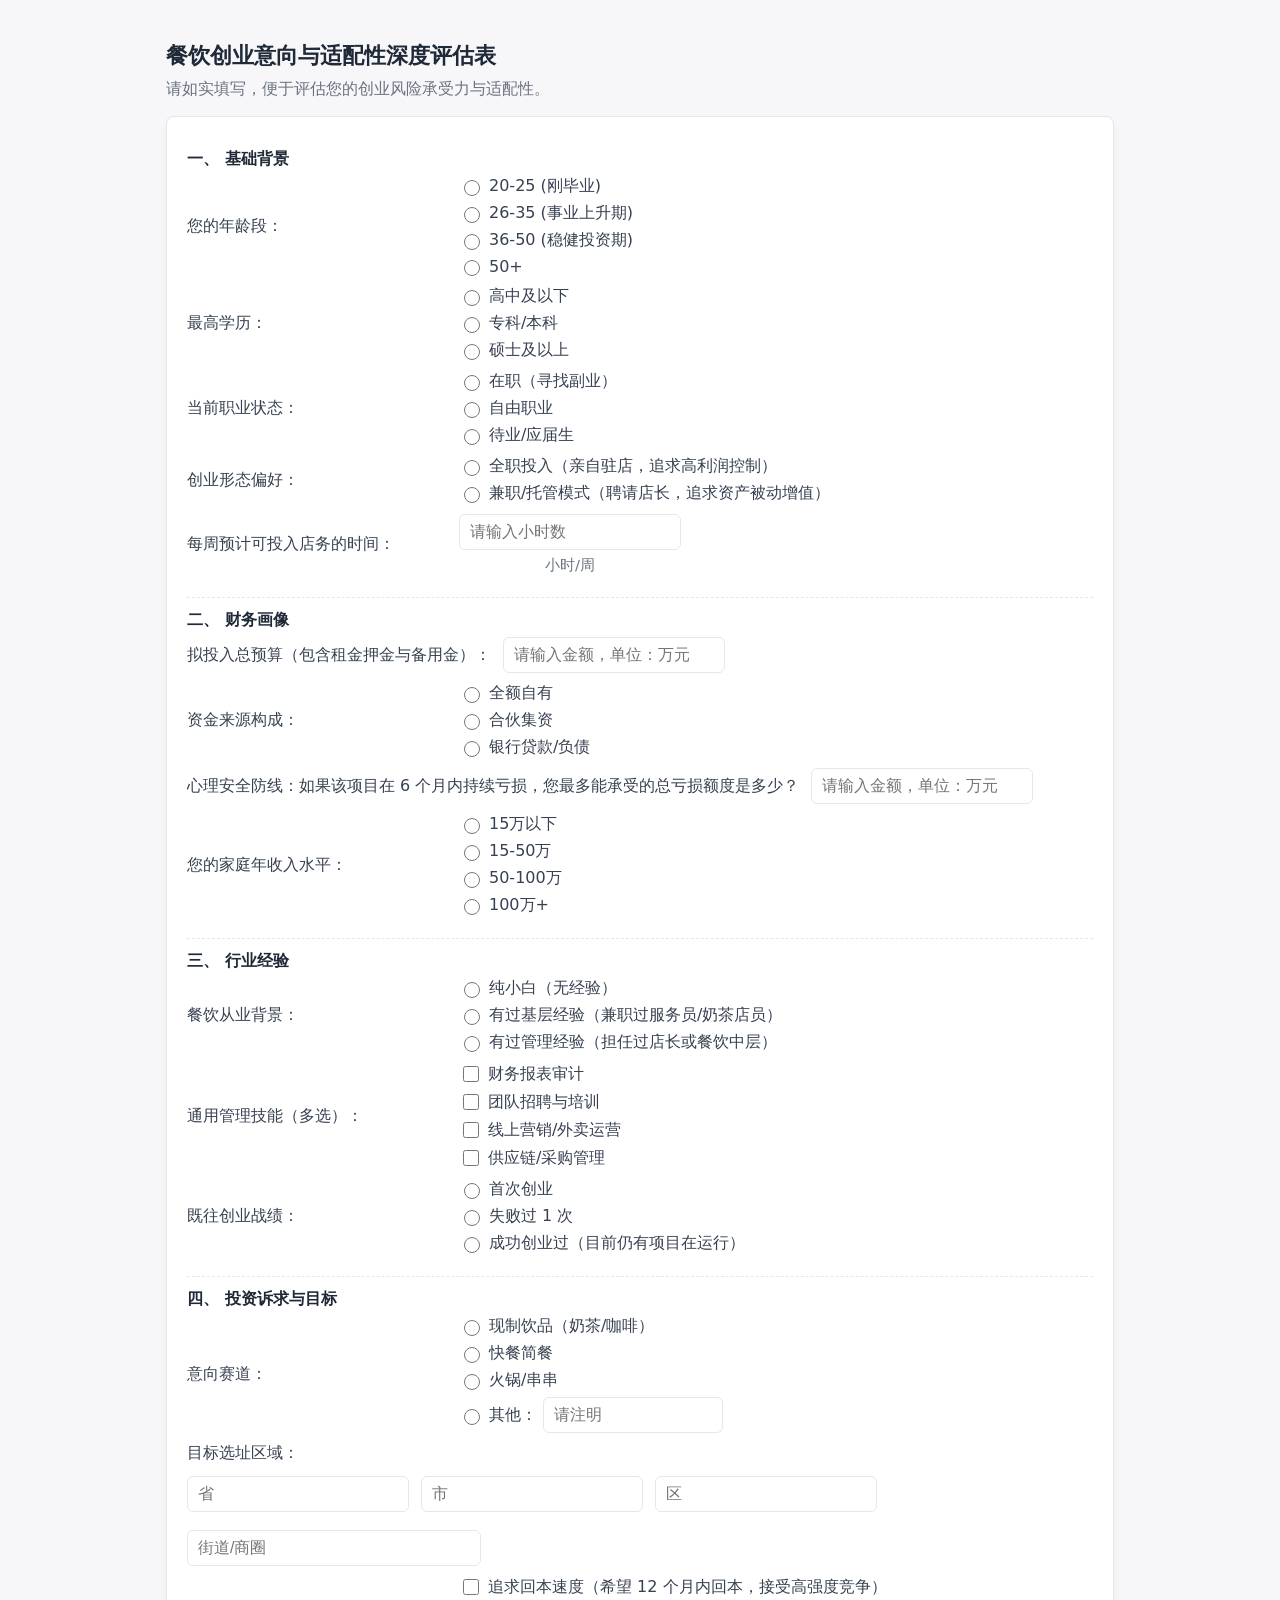
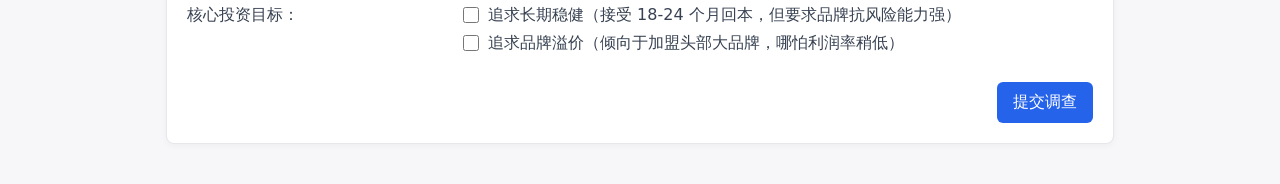
==== survey.html @ 99bab755 "Initial project import" ====
<!DOCTYPE html>
<html lang="zh-CN">
<head>
  <meta charset="UTF-8" />
  <meta name="viewport" content="width=device-width, initial-scale=1" />
  <title>餐饮创业意向与适配性深度评估表</title>
  <style>
    :root {
      --bg: #f7f7f9;
      --card: #ffffff;
      --text: #1f2937;
      --muted: #6b7280;
      --border: #e5e7eb;
      --accent: #2563eb;
    }
    * { box-sizing: border-box; }
    html, body { margin: 0; padding: 0; background: var(--bg); color: var(--text); font-family: system-ui, -apple-system, "Segoe UI", Roboto, Arial, "PingFang SC", "Noto Sans CJK SC", "Hiragino Sans GB", "Microsoft YaHei", sans-serif; }
    .container { max-width: 980px; margin: 40px auto; padding: 0 16px; }
    h1 { font-size: 1.4rem; margin: 0 0 8px; }
    p.subtitle { color: var(--muted); margin: 0 0 16px; }

    form { background: var(--card); border: 1px solid var(--border); border-radius: 8px; padding: 20px; box-shadow: 0 2px 6px rgba(0,0,0,.04); }

    section { padding: 12px 0; border-bottom: 1px dashed var(--border); }
    section:last-of-type { border-bottom: 0; }
    .section-title { font-weight: 700; margin-bottom: 6px; }

    .row { display: flex; flex-wrap: wrap; align-items: center; gap: 12px; margin-bottom: 10px; }
    .row label { min-width: 260px; color: #374151; }

    .inputs { display: flex; flex-direction: column; gap: 6px; }
    .option { display: inline-flex; align-items: center; gap: 6px; }
    input[type="radio"], input[type="checkbox"] { width: 16px; height: 16px; }
    input[type="text"], input[type="number"] {
      padding: 8px 10px;
      border: 1px solid var(--border);
      border-radius: 6px;
      min-width: 0;
      font-size: 1rem;
      background: #fff;
    }

    .grid-2 { display: grid; grid-template-columns: 1fr 1fr; gap: 12px; }
    .grid-3 { display: grid; grid-template-columns: repeat(3, 1fr); gap: 12px; }

    .hint { font-size: 0.92em; color: var(--muted); }
    .notes { margin-top: 6px; font-size: 0.92em; color: var(--muted); }

    .submit-row { display: flex; justify-content: flex-end; padding-top: 6px; }
    button.submit { background: var(--accent); color: white; border: none; padding: 10px 16px; border-radius: 6px; cursor: pointer; font-size: 1rem; }
    button.submit:hover { background: #1e40af; }

    /* 风险前端可视化样式 */
    .riskViz { margin-top: 12px; padding: 12px; border: 1px solid #e5e7eb; border-radius: 6px; background: #fff; }
    .risk-item { display: grid; grid-template-columns: 180px 1fr 90px; align-items: center; gap: 12px; padding: 6px 0; }
    .risk-label { font-weight: 600; }
    .risk-bar { height: 14px; background: #eef2f7; border-radius: 7px; overflow: hidden; }
    .risk-fill { height: 100%; background: linear-gradient(90deg, #34d399, #10b981); }
    .risk-score { text-align: right; font-weight: 600; }
    .risk-total { margin-top: 6px; font-weight: 700; text-align: right; }

    @media (max-width: 700px) {
      .row { align-items: flex-start; }
      .row label { min-width: 180px; }
      .grid-2, .grid-3 { grid-template-columns: 1fr; }
    }
  </style>
</head>
<body>
  <div class="container">
    <h1>餐饮创业意向与适配性深度评估表</h1>
    <p class="subtitle">请如实填写，便于评估您的创业风险承受力与适配性。</p>

    <form id="surveyForm" action="#" method="post">
      <!-- 一、 基础背景 -->
      <section aria-labelledby="sec1">
        <div class="section-title" id="sec1">一、 基础背景</div>

        <div class="row">
          <label>您的年龄段：</label>
          <div class="inputs" role="group" aria-label="年龄段选项">
            <label class="option"><input type="radio" name="age_group" value="20-25" required> 20-25 (刚毕业)</label>
            <label class="option"><input type="radio" name="age_group" value="26-35"> 26-35 (事业上升期)</label>
            <label class="option"><input type="radio" name="age_group" value="36-50"> 36-50 (稳健投资期)</label>
            <label class="option"><input type="radio" name="age_group" value="50+"> 50+</label>
          </div>
        </div>

        <div class="row">
          <label>最高学历：</label>
          <div class="inputs" role="group" aria-label="教育水平选项">
            <label class="option"><input type="radio" name="education" value="高中及以下" required> 高中及以下</label>
            <label class="option"><input type="radio" name="education" value="专科/本科"> 专科/本科</label>
            <label class="option"><input type="radio" name="education" value="硕士及以上"> 硕士及以上</label>
          </div>
        </div>

        <div class="row">
          <label>当前职业状态：</label>
          <div class="inputs" role="group" aria-label="职业状态选项">
            <label class="option"><input type="radio" name="employment_status" value="在职（寻找副业）" required> 在职（寻找副业）</label>
            <label class="option"><input type="radio" name="employment_status" value="自由职业"> 自由职业</label>
            <label class="option"><input type="radio" name="employment_status" value="待业/应届生"> 待业/应届生</label>
          </div>
        </div>

        <div class="row">
          <label>创业形态偏好：</label>
          <div class="inputs" role="group" aria-label="创业形态选项">
            <label class="option"><input type="radio" name="startup_form" value="全职投入" required> 全职投入（亲自驻店，追求高利润控制）</label>
            <label class="option"><input type="radio" name="startup_form" value="兼职/托管模式"> 兼职/托管模式（聘请店长，追求资产被动增值）</label>
          </div>
        </div>

        <div class="row" aria-label="每周投入时间">
          <label>每周预计可投入店务的时间：</label>
          <div class="inputs" role="group">
            <input type="number" name="weekly_hours" min="0" step="1" placeholder="请输入小时数" aria-label="每周投入小时数" />
            <span class="hint" style="align-self:center;">小时/周</span>
          </div>
        </div>
      </section>

      <!-- 二、 财务画像 -->
      <section aria-labelledby="sec2">
        <div class="section-title" id="sec2">二、 财务画像 </div>

        <div class="row">
          <label>拟投入总预算（包含租金押金与备用金）：</label>
          <div class="inputs" role="group">
            <input type="number" name="total_budget" min="0" step="0.1" placeholder="请输入金额，单位：万元" aria-label="拟投入总预算（万）" />
          </div>
        </div>

        <div class="row">
          <label>资金来源构成：</label>
          <div class="inputs" role="group" aria-label="资金来源选项">
            <label class="option"><input type="radio" name="fund_source" value="全额自有" required> 全额自有</label>
            <label class="option"><input type="radio" name="fund_source" value="合伙集资"> 合伙集资</label>
            <label class="option"><input type="radio" name="fund_source" value="银行贷款/负债"> 银行贷款/负债</label>
          </div>
        </div>

        <div class="row" aria-label="心理安全防线">
          <label>心理安全防线：如果该项目在 6 个月内持续亏损，您最多能承受的总亏损额度是多少？</label>
          <div class="inputs" role="group">
            <input type="number" name="max_loss" min="0" step="0.1" placeholder="请输入金额，单位：万元" aria-label="最大承受亏损（万）" />
          </div>
        </div>

        <div class="row" aria-label="家庭年收入">
          <label>您的家庭年收入水平：</label>
          <div class="inputs" role="group" aria-label="家庭年收入选项">
            <label class="option"><input type="radio" name="household_income" value="15万以下" required> 15万以下</label>
            <label class="option"><input type="radio" name="household_income" value="15-50万"> 15-50万</label>
            <label class="option"><input type="radio" name="household_income" value="50-100万"> 50-100万</label>
            <label class="option"><input type="radio" name="household_income" value="100万+"> 100万+</label>
          </div>
        </div>
      </section>

      <!-- 三、 行业经验 -->
      <section aria-labelledby="sec3">
        <div class="section-title" id="sec3">三、 行业经验</div>

        <div class="row">
          <label>餐饮从业背景：</label>
          <div class="inputs" role="group" aria-label="餐饮背景选项">
            <label class="option"><input type="radio" name="catering_background" value="无经验" required> 纯小白（无经验）</label>
            <label class="option"><input type="radio" name="catering_background" value="基层经验"> 有过基层经验（兼职过服务员/奶茶店员）</label>
            <label class="option"><input type="radio" name="catering_background" value="管理经验"> 有过管理经验（担任过店长或餐饮中层）</label>
          </div>
        </div>

        <div class="row">
          <label>通用管理技能（多选）：</label>
          <div class="inputs" role="group" aria-label="管理技能多选框" style="flex-wrap: wrap;">
            <label class="option" style="margin-right:12px;"><input type="checkbox" name="mgmt_skills" value="财务报表审计"> 财务报表审计</label>
            <label class="option" style="margin-right:12px;"><input type="checkbox" name="mgmt_skills" value="团队招聘与培训"> 团队招聘与培训</label>
            <label class="option" style="margin-right:12px;"><input type="checkbox" name="mgmt_skills" value="线上营销/外卖运营"> 线上营销/外卖运营</label>
            <label class="option" style="margin-right:12px;"><input type="checkbox" name="mgmt_skills" value="供应链/采购管理"> 供应链/采购管理</label>
          </div>
        </div>

        <div class="row">
          <label>既往创业战绩：</label>
          <div class="inputs" role="group" aria-label="创业战绩选项">
            <label class="option"><input type="radio" name="startup_history" value="首次创业" required> 首次创业</label>
            <label class="option"><input type="radio" name="startup_history" value="失败过1次"> 失败过 1 次</label>
            <label class="option"><input type="radio" name="startup_history" value="成功创业过"> 成功创业过（目前仍有项目在运行）</label>
          </div>
        </div>
      </section>

      <!-- 四、 投资诉求与目标 -->
      <section aria-labelledby="sec4">
        <div class="section-title" id="sec4">四、 投资诉求与目标</div>

        <div class="row">
          <label>意向赛道：</label>
          <div class="inputs" role="group" aria-label="赛道选项">
            <label class="option"><input type="radio" name="track_intent" value="现制饮品（奶茶/咖啡）" required> 现制饮品（奶茶/咖啡）</label>
            <label class="option"><input type="radio" name="track_intent" value="快餐简餐"> 快餐简餐</label>
            <label class="option"><input type="radio" name="track_intent" value="火锅/串串"> 火锅/串串</label>
            <label class="option"><input type="radio" name="track_intent" value="其他" id="track_other"> 其他：<input type="text" name="track_other_text" placeholder="请注明" aria-label="其他赛道" style="width:180px;"/></label>
          </div>
        </div>

        <div class="row" aria-label="目标选址区域">
          <label>目标选址区域：</label>
          <div class="inputs grid-3" role="group" aria-label="省 市 区 街道">
            <input type="text" name="target_province" placeholder="省" aria-label="省" />
            <input type="text" name="target_city" placeholder="市" aria-label="市" />
            <input type="text" name="target_district" placeholder="区" aria-label="区" />
          </div>
          <div class="grid-3" style="width:100%; margin-top:6px;">
            <input type="text" name="target_street" placeholder="街道/商圈" aria-label="街道/商圈" />
          </div>
        </div>

        <div class="row" aria-label="核心投资目标">
          <label>核心投资目标：</label>
          <div class="inputs" role="group" aria-label="投资目标多选">
            <label class="option"><input type="checkbox" name="investment_goals" value="追求回本速度"> 追求回本速度（希望 12 个月内回本，接受高强度竞争）</label>
            <label class="option"><input type="checkbox" name="investment_goals" value="长期稳健"> 追求长期稳健（接受 18-24 个月回本，但要求品牌抗风险能力强）</label>
            <label class="option"><input type="checkbox" name="investment_goals" value="品牌溢价"> 追求品牌溢价（倾向于加盟头部大品牌，哪怕利润率稍低）</label>
          </div>
        </div>
      </section>

      <div class="submit-row">
        <button class="submit" type="submit">提交调查</button>
      </div>
    </form>

    <!-- JSON 预览已禁用 -->
  </div>

  <script>
    // 新增：提交后将表单数据导出为完整的 full_survey.json 和背景 person_background.json，并计算风险评估
    (function(){
      var form = document.getElementById('surveyForm');
      form.addEventListener('submit', function(e){
        e.preventDefault();

        // 构建并聚合数据为完整结构
        var background = {
          age_group: document.querySelector('input[name="age_group"]:checked')?.value || "",
          education: document.querySelector('input[name="education"]:checked')?.value || "",
          employment_status: document.querySelector('input[name="employment_status"]:checked')?.value || "",
          startup_form: document.querySelector('input[name="startup_form"]:checked')?.value || "",
          weekly_hours: (document.querySelector('input[name="weekly_hours"]')?.value) ? Number(document.querySelector('input[name="weekly_hours"]').value) : null
        };

        var sections = {
          background: background,
          financial: {
            total_budget: (document.querySelector('input[name="total_budget"]')?.value) ? Number(document.querySelector('input[name="total_budget"]').value) : null,
            fund_source: document.querySelector('input[name="fund_source"]:checked')?.value || "",
            max_loss: (document.querySelector('input[name="max_loss"]')?.value) ? Number(document.querySelector('input[name="max_loss"]').value) : null,
            household_income: document.querySelector('input[name="household_income"]:checked')?.value || ""
          },
          experience: {
            catering_background: document.querySelector('input[name="catering_background"]:checked')?.value || "",
            mgmt_skills: Array.from(document.querySelectorAll('input[name="mgmt_skills"]:checked')).map(el => el.value),
            startup_history: document.querySelector('input[name="startup_history"]:checked')?.value || ""
          },
          investment: {
            track_intent: document.querySelector('input[name="track_intent"]:checked')?.value || "",
            target_location: {
              province: document.querySelector('input[name="target_province"]')?.value || "",
              city: document.querySelector('input[name="target_city"]')?.value || "",
              district: document.querySelector('input[name="target_district"]')?.value || "",
              street: document.querySelector('input[name="target_street"]')?.value || ""
            },
            investment_goals: Array.from(document.querySelectorAll('input[name="investment_goals"]:checked')).map(el => el.value),
            track_other_text: document.querySelector('input[name="track_other_text"]')?.value?.trim() || ""
          }
        };

        // 风险评估函数（简易规则，可扩展）
        function clamp(n, min, max){ return Math.max(min, Math.min(max, n)); }
        function computeRiskFromSections(sections){
          var risk = 0;
          var b = sections.background;
          // 背景维度
          switch (b.age_group){ case '20-25': risk += 4; break; case '26-35': risk += 3; break; case '36-50': risk += 2; break; case '50+': risk += 1; break; }
          if (b.education === '高中及以下') risk += 4; else if (b.education === '专科/本科') risk += 2; else if (b.education === '硕士及以上') risk += 0;
          // 职业状态
          switch (sections.background.employment_status){ case '在职（寻找副业）': risk += 3; break; case '自由职业': risk += 3; break; case '待业/应届生': risk += 5; break; }
          // 创业形态
          if (b.startup_form === '全职投入') risk += 4; else if (b.startup_form === '兼职/托管模式') risk += 2;
          // 时长
          var wh = b.weekly_hours || 0; if (wh >= 30) risk += 6; else if (wh >= 20) risk += 3;
          // 财务
          if (sections.financial.total_budget == null){ risk += 6; } else { if (sections.financial.total_budget < 20) risk += 3; else if (sections.financial.total_budget < 50) risk += 0; else risk -= 4; }
          if (sections.financial.fund_source === '银行贷款/负债') risk += 5;
          if (sections.financial.max_loss == null || sections.financial.max_loss <= 0) risk += 3; else if (sections.financial.max_loss < 10) risk += 1; else if (sections.financial.max_loss < 50) risk += 0; else risk -= 3;
          switch (sections.financial.household_income){ case '15万以下': risk += 3; break; case '15-50万': break; case '50-100万': risk -= 1; break; case '100万+': risk -= 3; break; }
          // 行业经验
          if (sections.experience.catering_background === '无经验') risk += 4; else if (sections.experience.catering_background === '基层经验') risk += 2; else risk += 0;
          if (sections.experience.mgmt_skills && sections.experience.mgmt_skills.length > 0) risk -= Math.min(6, sections.experience.mgmt_skills.length * 2);
          switch (sections.experience.startup_history){ case '首次创业': risk += 2; break; case '失败过 1 次': risk += 4; break; case '成功创业过': risk += 0; }
          // 投资目标数量
          var ig = Array.isArray(sections.investment.investment_goals) ? sections.investment.investment_goals.length : 0;
          risk += Math.max(0, ig - 1) * 2;
          risk = clamp(Math.round(risk), 0, 100);
          var level = '低风险';
          if (risk <= 25) level = '低风险';
          else if (risk <= 45) level = '偏低/中低风险';
          else if (risk <= 65) level = '中等';
          else if (risk <= 85) level = '较高';
          else level = '高风险';

          var reasons = [];
          var recommendations = [];
          if (sections.investment.track_intent === '其他'){
            // 备注：若用户选择了其他赛道但未填充具体文本，提示填写
            if (!sections.investment.track_other_text) reasons.push('未提供其他赛道的明确信息');
          }
          if (sections.background.catering_background === '无经验') reasons.push('餐饮背景缺乏经验');
          if ((sections.financial.total_budget == null) || sections.financial.total_budget < 20) reasons.push('启动资金不足');
          if (sections.financial.max_loss != null && sections.financial.max_loss < 10) reasons.push('风险承受能力较低的亏损容忍度');
          if (!sections.experience.mgmt_skills || sections.experience.mgmt_skills.length === 0) reasons.push('缺乏关键管理技能');
          if (sections.experience.startup_history === '失败过 1 次') reasons.push('曾有失败创业经验，需要加强前期评估');

          if (risk > 60) {
            recommendations.push('重点关注资金结构、市场进入壁垒、供应链稳定性；考虑咨询导师与合规顾问。');
          }
          if (sections.background.weekly_hours && sections.background.weekly_hours >= 30) {
            recommendations.push('高投入需确保团队/资源配置，避免过度工作导致运营风险');
          }
          if (!sections.experience.mgmt_skills || sections.experience.mgmt_skills.length === 0) {
            recommendations.push('提升管理技能：财务/人力/运营/供应链等核心能力，以降低风险');
          }
          return { score: risk, level: level, reasons: reasons, recommendations: recommendations };
        }

        // 方案B：新增四维度打分（各维度 0-25，总分 0-100）
        function scoreFourDims(sections){
          // 财务维度
          var f = 0;
          var budget = sections.financial.total_budget;
          if (budget != null){
            if (budget >= 50) f += 15; else if (budget >= 20) f += 10; else if (budget >= 10) f += 6; else f += 0;
          }
          if (sections.financial.fund_source === '银行贷款/负债') f += 6;
          var maxLoss = sections.financial.max_loss;
          if (maxLoss == null) f += 6; else if (maxLoss >= 50) f += 6; else if (maxLoss >= 20) f += 3; else if (maxLoss >= 10) f += 1;
          var hh = sections.financial.household_income;
          if (hh === '100万+') f += 5; else if (hh === '50-100万') f += 3; else if (hh === '15-50万') f += 2; else f += 0;
          if (f > 25) f = 25;

          // 经验维度
          var e = 0;
          var bg = sections.experience.catering_background;
          if (bg === '管理经验') e += 20; else if (bg === '基层经验') e += 10; else e += 0;
          var skills = sections.experience.mgmt_skills?.length || 0;
          if (skills >= 3) e += 12; else if (skills >= 1) e += 6; else e += 0;
          var hist = sections.experience.startup_history;
          if (hist === '成功创业过') e += 12; else if (hist === '首次创业') e += 6; else if (hist === '失败过1次') e += 2; else e += 0;
          if (e > 25) e = 25;

          // 时间/心态维度
          var t = 0;
          var wh = sections.background.weekly_hours || 0;
          if (wh >= 30) t += 12; else if (wh >= 20) t += 6; else t += 0;
          if (sections.background.startup_form === '全职投入') t += 8; else t += 4;
          if (t > 25) t = 25;

          // 区域维度
          var r = 0;
          if (sections.investment?.target_location?.city && sections.investment?.target_location?.city.length > 0) r += 20;
          if (sections.investment?.target_location?.district && sections.investment?.target_location?.district.length > 0) r += 5;
          if (r > 25) r = 25;

          var total = f + e + t + r;
          if (total > 100) total = 100;
          return { financial: f, experience: e, timeMindset: t, region: r, total: total };
        }

        // 渲染前端风险可视化表格
        function renderRiskViz(dims){
          var viz = document.getElementById('riskViz');
          if (!viz) return;
          if (!dims) { viz.style.display = 'none'; return; }
          viz.style.display = 'block';
          var f = dims.financial || 0;
          var e = dims.experience || 0;
          var t = dims.timeMindset || 0;
          var r = dims.region || 0;
          var total = dims.total || 0;
          viz.innerHTML = `
            <div class="risk-item"><div class="risk-label">资金匹配度</div><div class="risk-bar"><div class="risk-fill" style="width:${Math.max(0, Math.min(100, Math.round((f/25)*100)))}%"></div></div><div class="risk-score">${f}/25</div></div>
            <div class="risk-item"><div class="risk-label">经验维度</div><div class="risk-bar"><div class="risk-fill" style="width:${Math.max(0, Math.min(100, Math.round((e/25)*100)))}%"></div></div><div class="risk-score">${e}/25</div></div>
            <div class="risk-item"><div class="risk-label">时间/心态维度</div><div class="risk-bar"><div class="risk-fill" style="width:${Math.max(0, Math.min(100, Math.round((t/25)*100)))}%"></div></div><div class="risk-score">${t}/25</div></div>
            <div class="risk-item"><div class="risk-label">区域维度</div><div class="risk-bar"><div class="risk-fill" style="width:${Math.max(0, Math.min(100, Math.round((r/25)*100)))}%"></div></div><div class="risk-score">${r}/25</div></div>
            <div class="risk-total" style="grid-column: 1 / -1; text-align:right; font-weight:700;">总分: ${total}/100</div>
          `;
        }

        // 计算四维度分并组合风险评估（方案A）
        var riskOld = computeRiskFromSections(sections);
        var riskDims = scoreFourDims(sections);
        var scoreTotal = riskDims.total;
        var levelName = scoreTotal >= 90 ? '高度适配' : scoreTotal >= 70 ? '中度适配' : scoreTotal >= 50 ? '轻度适配' : '低适配';
        var rangeStr = scoreTotal >= 90 ? '（90-100 分）' : scoreTotal >= 70 ? '（70-89 分）' : scoreTotal >= 50 ? '（50-69 分）' : '（0-49 分）';
        var coreConclusion = '';
        if (scoreTotal >= 90) coreConclusion = '创业风险极低，建议直接进入扩张阶段或开展更大规模试点。';
        else if (scoreTotal >= 75) coreConclusion = '创业风险较低，建议直接进入小规模试点或快速迭代优化。';
        else if (scoreTotal >= 60) coreConclusion = '创业风险中等，需谨慎推进，建议先叠代或轻资产测试。';
        else if (scoreTotal >= 50) coreConclusion = '创业风险较高，建议先积累经验等，并调整回本预期。';
        else coreConclusion = '创业风险极高，请重新评估关键前提。';

        // 风险评估（综合、含四维度分解）
        var riskAssessment = {
          score: scoreTotal,
          level: levelName,
          dimensions: {
            financial: { score: riskDims.financial },
            experience: { score: riskDims.experience },
            timeMindset: { score: riskDims.timeMindset },
            region: { score: riskDims.region },
            total: riskDims.total
          },
          reasons: riskOld.reasons,
          recommendations: riskOld.recommendations
        };

        // 组装完整输出结构
        var fullSurvey = {
          survey_version: "1.0",
          submitted_at: new Date().toISOString(),
          sections: sections,
          risk_assessment: riskAssessment
        };

        // 生成完整 JSON 文件
        var fullJson = JSON.stringify(fullSurvey, null, 2);
        var fullBlob = new Blob([fullJson], { type: "application/json" });
        var fullUrl = URL.createObjectURL(fullBlob);
        var aFull = document.createElement('a');
        var ts = new Date().toISOString().replace(/[:.]/g, '-');
        aFull.href = fullUrl;
        aFull.download = `survey_${ts}.json`;
        document.body.appendChild(aFull);
        aFull.click();
        document.body.removeChild(aFull);
        URL.revokeObjectURL(fullUrl);

        // 不再输出 JSON 内容，改为输出风险评估报告
        // 渲染前端可视化风险表
        renderRiskViz(riskDims);
        var riskReportEl = document.getElementById('riskReport');
        if (riskReportEl) {
          var dimsText = `四维度分解：资金维度 ${riskDims.financial}/25，经验维度 ${riskDims.experience}/25，时间/心态维度 ${riskDims.timeMindset}/25，区域维度 ${riskDims.region}/25，总分 ${scoreTotal}/100`;
          riskReportEl.textContent = `餐饮创业适配性综合评价报告\n综合评分：${scoreTotal} 分\n适配等级：${levelName}${rangeStr}\n核心结论：${coreConclusion}\n${dimsText}`;
          riskReportEl.style.display = 'block';
        }
      });
    })();
  </script>
  <div id="riskViz" class="riskViz" style="display:none;"></div>
  <div id="riskReport" style="display:none; white-space:pre-wrap; padding:12px; margin:12px 0; background:#fffBE6; border:1px solid #F2C94C; border-radius:6px;"></div>
  
</body>
</html>
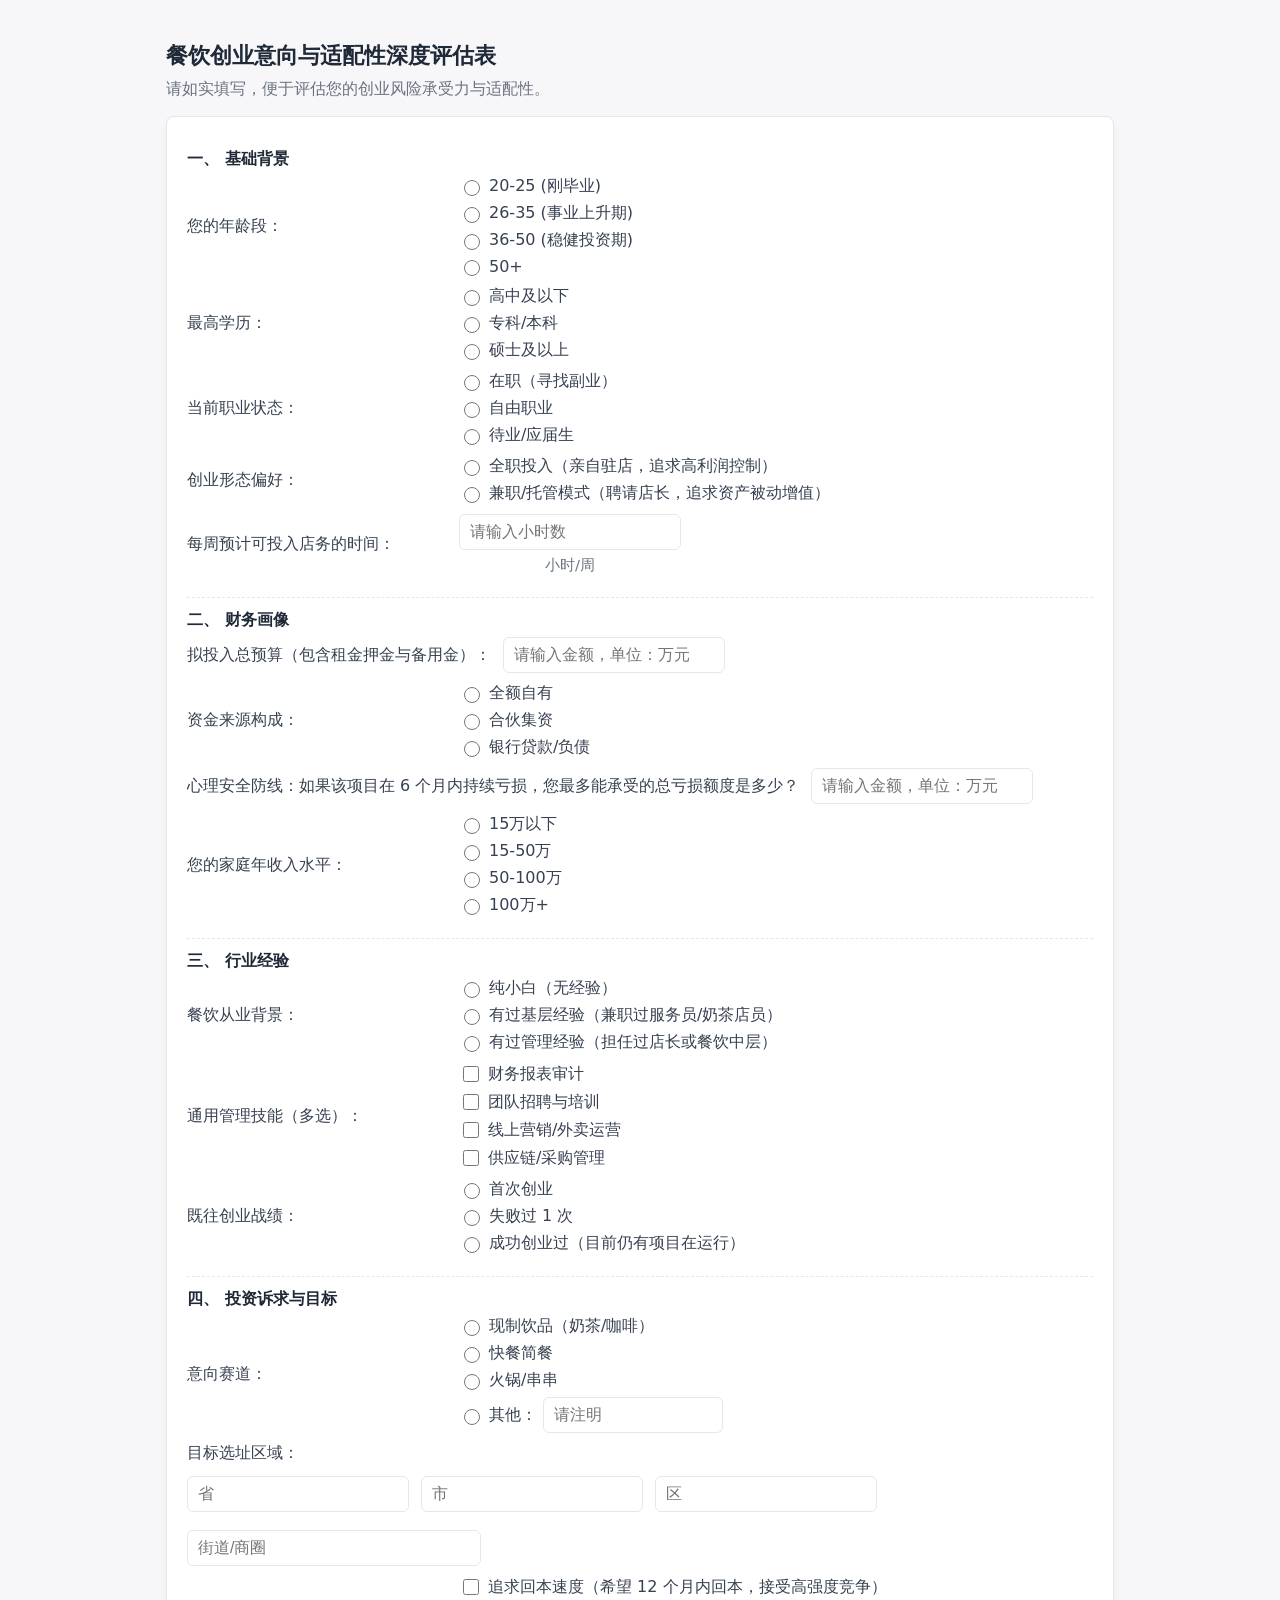
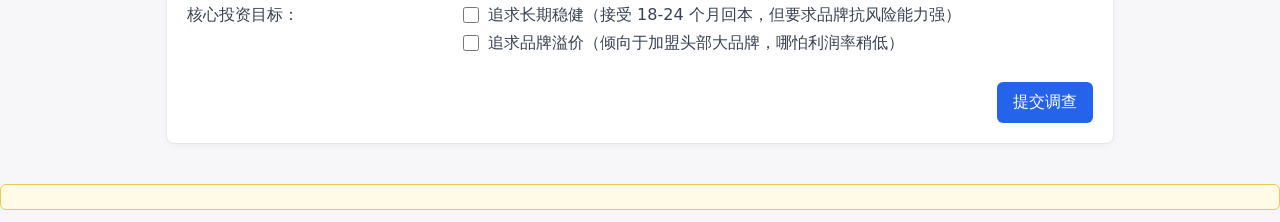
==== commit 203dde84: "添加报告页面图表：风险等级卡片、雷达图、维度得分条" ====
--- a/survey.html
+++ b/survey.html
@@ -237,7 +237,7 @@
   </div>
 
   <script>
-    // 新增：提交后将表单数据导出为完整的 full_survey.json 和背景 person_background.json，并计算风险评估
+    // 提交后将表单数据导出为完整的 full_survey.json 和背景 person_background.json，并计算风险评估
     (function(){
       var form = document.getElementById('surveyForm');
       form.addEventListener('submit', function(e){
@@ -437,31 +437,236 @@
 
         // 生成完整 JSON 文件
         var fullJson = JSON.stringify(fullSurvey, null, 2);
-        var fullBlob = new Blob([fullJson], { type: "application/json" });
-        var fullUrl = URL.createObjectURL(fullBlob);
-        var aFull = document.createElement('a');
-        var ts = new Date().toISOString().replace(/[:.]/g, '-');
-        aFull.href = fullUrl;
-        aFull.download = `survey_${ts}.json`;
-        document.body.appendChild(aFull);
-        aFull.click();
-        document.body.removeChild(aFull);
-        URL.revokeObjectURL(fullUrl);
-
-        // 不再输出 JSON 内容，改为输出风险评估报告
+        
+        // 同时上传到后端获取分析报告
+        fetch('http://localhost:8000/upload', {
+          method: 'POST',
+          body: (() => {
+            var f = new FormData();
+            f.append('file', new Blob([fullJson], {type: 'application/json'}), 'survey.json');
+            return f;
+          })()
+        }).then(r => {
+          console.log('Upload status:', r.status);
+          return r.text();
+        }).then(text => {
+          console.log('Upload text:', text);
+          var resp = JSON.parse(text);
+          if (resp.session_id && resp.analysis) {
+            // 正确传递session_id
+            showAnalysisResult({session_id: resp.session_id, analysis: resp.analysis});
+          } else {
+            alert('上传结果: ' + text);
+          }
+        }).catch(e => alert('Upload error: ' + e));
+        
         // 渲染前端可视化风险表
         renderRiskViz(riskDims);
-        var riskReportEl = document.getElementById('riskReport');
-        if (riskReportEl) {
-          var dimsText = `四维度分解：资金维度 ${riskDims.financial}/25，经验维度 ${riskDims.experience}/25，时间/心态维度 ${riskDims.timeMindset}/25，区域维度 ${riskDims.region}/25，总分 ${scoreTotal}/100`;
-          riskReportEl.textContent = `餐饮创业适配性综合评价报告\n综合评分：${scoreTotal} 分\n适配等级：${levelName}${rangeStr}\n核心结论：${coreConclusion}\n${dimsText}`;
-          riskReportEl.style.display = 'block';
-        }
       });
     })();
+
+    // 显示后端返回的分析结果并开启对话
+    var currentSessionId = null;
+    
+    function showAnalysisResult(resp) {
+      console.log('showAnalysisResult called with:', resp);
+      var analysis = resp.analysis || resp;
+      var sessionId = resp.session_id;
+      console.log('sessionId:', sessionId);
+      
+      var container = document.getElementById('riskReport');
+      if (!container) {
+        container = document.createElement('div');
+        container.id = 'riskReport';
+        container.style.whiteSpace = 'pre-wrap';
+        container.style.padding = '12px';
+        container.style.margin = '12px 0';
+        container.style.background = '#fffBE6';
+        container.style.border = '1px solid #F2C94C';
+        container.style.borderRadius = '6px';
+container.style.maxHeight = '300px';
+        container.style.overflowY = 'auto';
+        container.style.display = 'block';
+        document.body.appendChild(container);
+      }
+      
+      var text = `【分析报告】\n`;
+      text += `标题：${analysis.title || '投资分析报告'}\n`;
+      text += `\n【核心结论】\n${analysis.core_conclusion || '暂无'}\n`;
+      text += `\n【维度得分】\n`;
+      (analysis.dimension_scores || []).forEach(d => {
+        text += `  ${d.dimension}: ${d.score}/25\n`;
+      });
+      text += `\n【建议】\n`;
+      (analysis.suggestions || []).forEach((s, i) => {
+        text += `  ${i+1}. ${s}\n`;
+      });
+      container.textContent = text;
+      
+      // 添加报告查看链接
+      var reportLink = document.createElement('a');
+      reportLink.textContent = '查看详细报告 →';
+      reportLink.style.cssText = 'display:inline-block;margin:16px 8px 0 0;padding:12px 24px;background:#e74c3c;color:#fff;text-decoration:none;border-radius:6px;font-weight:bold;';
+      reportLink.href = '/report.html?data=' + encodeURIComponent(JSON.stringify(analysis));
+      container.appendChild(reportLink);
+      
+      // 添加对话界面
+      addChatInterface(sessionId);
+    }
+    
+    function renderRadarChart(dimensions) {
+      if (!dimensions.length) return;
+      
+      var canvas = document.getElementById('radarCanvas');
+      if (!canvas) {
+        canvas = document.createElement('canvas');
+        canvas.id = 'radarCanvas';
+        canvas.width = 300;
+        canvas.height = 300;
+        canvas.style.cssText = 'display:block;margin:12px auto;max-width:100%;';
+        
+        var container = document.getElementById('riskReport');
+        if (container && container.nextSibling) {
+          container.parentNode.insertBefore(canvas, container.nextSibling);
+        } else if (container) {
+          container.parentNode.appendChild(canvas);
+        }
+      }
+      
+      var ctx = canvas.getContext('2d');
+      var w = canvas.width, h = canvas.height;
+      var cx = w/2, cy = h/2;
+      var r = Math.min(w,h)/2 - 40;
+      
+      // 清除
+      ctx.clearRect(0, 0, w, h);
+      ctx.fillStyle = '#fafafa';
+      ctx.fillRect(0, 0, w, h);
+      
+      // 绘制网格
+      var n = dimensions.length;
+      for (var i = 1; i <= 4; i++) {
+        ctx.beginPath();
+        ctx.strokeStyle = '#e5e7eb';
+        ctx.lineWidth = 1;
+        for (var j = 0; j < n; j++) {
+          var ang = (j / n) * Math.PI * 2 - Math.PI/2;
+          var ri = r * i / 4;
+          var x = cx + Math.cos(ang) * ri;
+          var y = cy + Math.sin(ang) * ri;
+          if (j === 0) ctx.moveTo(x, y);
+          else ctx.lineTo(x, y);
+        }
+        ctx.closePath();
+        ctx.stroke();
+      }
+      
+      // 绘制轴线
+      ctx.strokeStyle = '#d1d5db';
+      for (var j = 0; j < n; j++) {
+        var ang = (j / n) * Math.PI * 2 - Math.PI/2;
+        ctx.beginPath();
+        ctx.moveTo(cx, cy);
+        ctx.lineTo(cx + Math.cos(ang) * r, cy + Math.sin(ang) * r);
+        ctx.stroke();
+        
+        // 标签
+        var dim = dimensions[j];
+        var label = (dim.dimension || '?').replace('匹配度', '');
+        var lx = cx + Math.cos(ang) * (r + 20);
+        var ly = cy + Math.sin(ang) * (r + 20);
+        ctx.fillStyle = '#374151';
+        ctx.font = '11px sans-serif';
+        ctx.textAlign = 'center';
+        ctx.textBaseline = 'middle';
+        ctx.fillText(label, lx, ly);
+      }
+      
+      // 绘制数据区域
+      ctx.beginPath();
+      ctx.fillStyle = 'rgba(59, 130, 246, 0.2)';
+      ctx.strokeStyle = '#3b82f6';
+      ctx.lineWidth = 2;
+      for (var j = 0; j < n; j++) {
+        var score = Math.min(25, dimensions[j].score || 0);
+        var ang = (j / n) * Math.PI * 2 - Math.PI/2;
+        var ri = r * score / 25;
+        var x = cx + Math.cos(ang) * ri;
+        var y = cy + Math.sin(ang) * ri;
+        if (j === 0) ctx.moveTo(x, y);
+        else ctx.lineTo(x, y);
+      }
+      ctx.closePath();
+      ctx.fill();
+      ctx.stroke();
+      
+      // 绘制数值点
+      for (var j = 0; j < n; j++) {
+        var score = Math.min(25, dimensions[j].score || 0);
+        var ang = (j / n) * Math.PI * 2 - Math.PI/2;
+        var ri = r * score / 25;
+        var x = cx + Math.cos(ang) * ri;
+        var y = cy + Math.sin(ang) * ri;
+        
+        ctx.beginPath();
+        ctx.fillStyle = '#3b82f6';
+        ctx.arc(x, y, 4, 0, Math.PI * 2);
+        ctx.fill();
+        
+        // 分数
+        ctx.fillStyle = '#1f2937';
+        ctx.font = 'bold 11px sans-serif';
+        ctx.fillText(score, x + 8 * Math.cos(ang), y + 8 * Math.sin(ang));
+      }
+    }
+    
+    function addChatInterface(sessionId) {
+      if (document.getElementById('chatContainer')) return;
+      
+      var chatDiv = document.createElement('div');
+      chatDiv.id = 'chatContainer';
+      chatDiv.style.cssText = 'margin-top:16px;padding:12px;background:#fff;border:1px solid #e5e7eb;border-radius:8px;';
+      chatDiv.innerHTML = `
+        <h3 style="margin:0 0 12px;">智能问答</h3>
+        <div id="chatMessages" style="max-height:200px;overflow-y:auto;background:#f9fafb;padding:8px;border-radius:4px;margin-bottom:8px;font-size:14px;"></div>
+        <div style="display:flex;gap:8px;">
+          <input id="chatInput" type="text" placeholder="请输入问题..." style="flex:1;padding:8px;border:1px solid #e5e7eb;border-radius:4px;">
+          <button id="chatSend" style="padding:8px 16px;background:#2563eb;color:#fff;border:none;border-radius:4px;cursor:pointer;">发送</button>
+        </div>
+      `;
+      document.body.appendChild(chatDiv);
+      
+      document.getElementById('chatSend').onclick = function() { sendChat(); };
+      document.getElementById('chatInput').onkeydown = function(e) { if(e.key==='Enter') sendChat(); };
+      
+      function sendChat() {
+        var input = document.getElementById('chatInput');
+        var msgs = document.getElementById('chatMessages');
+        var msg = input.value.trim();
+        if (!msg || !sessionId) return;
+        
+        msgs.innerHTML += `<div style="margin:4px 0;"><b>你：</b>${msg}</div>`;
+        input.value = '';
+        
+        fetch('http://localhost:8000/chat_with_deepseek', {
+          method: 'POST',
+          headers: {'Content-Type': 'application/json'},
+          body: JSON.stringify({session_id: sessionId, message: msg})
+        }).then(r => {
+          if (!r.ok) throw new Error('HTTP ' + r.status);
+          return r.text();
+        }).then(text => {
+          var resp = JSON.parse(text);
+          msgs.innerHTML += `<div style="margin:4px 0;color:#2563eb;"><b>助手：</b>${resp.reply||'暂无回复'}</div>`;
+          msgs.scrollTop = msgs.scrollHeight;
+        }).catch(e => {
+          msgs.innerHTML += `<div style="color:red;">请求失败: ${e}</div>`;
+        });
+      }
+    }
   </script>
   <div id="riskViz" class="riskViz" style="display:none;"></div>
-  <div id="riskReport" style="display:none; white-space:pre-wrap; padding:12px; margin:12px 0; background:#fffBE6; border:1px solid #F2C94C; border-radius:6px;"></div>
+  <div id="riskReport" style="display:block; white-space:pre-wrap; padding:12px; margin:12px 0; background:#fffBE6; border:1px solid #F2C94C; border-radius:6px;"></div>
   
 </body>
 </html>
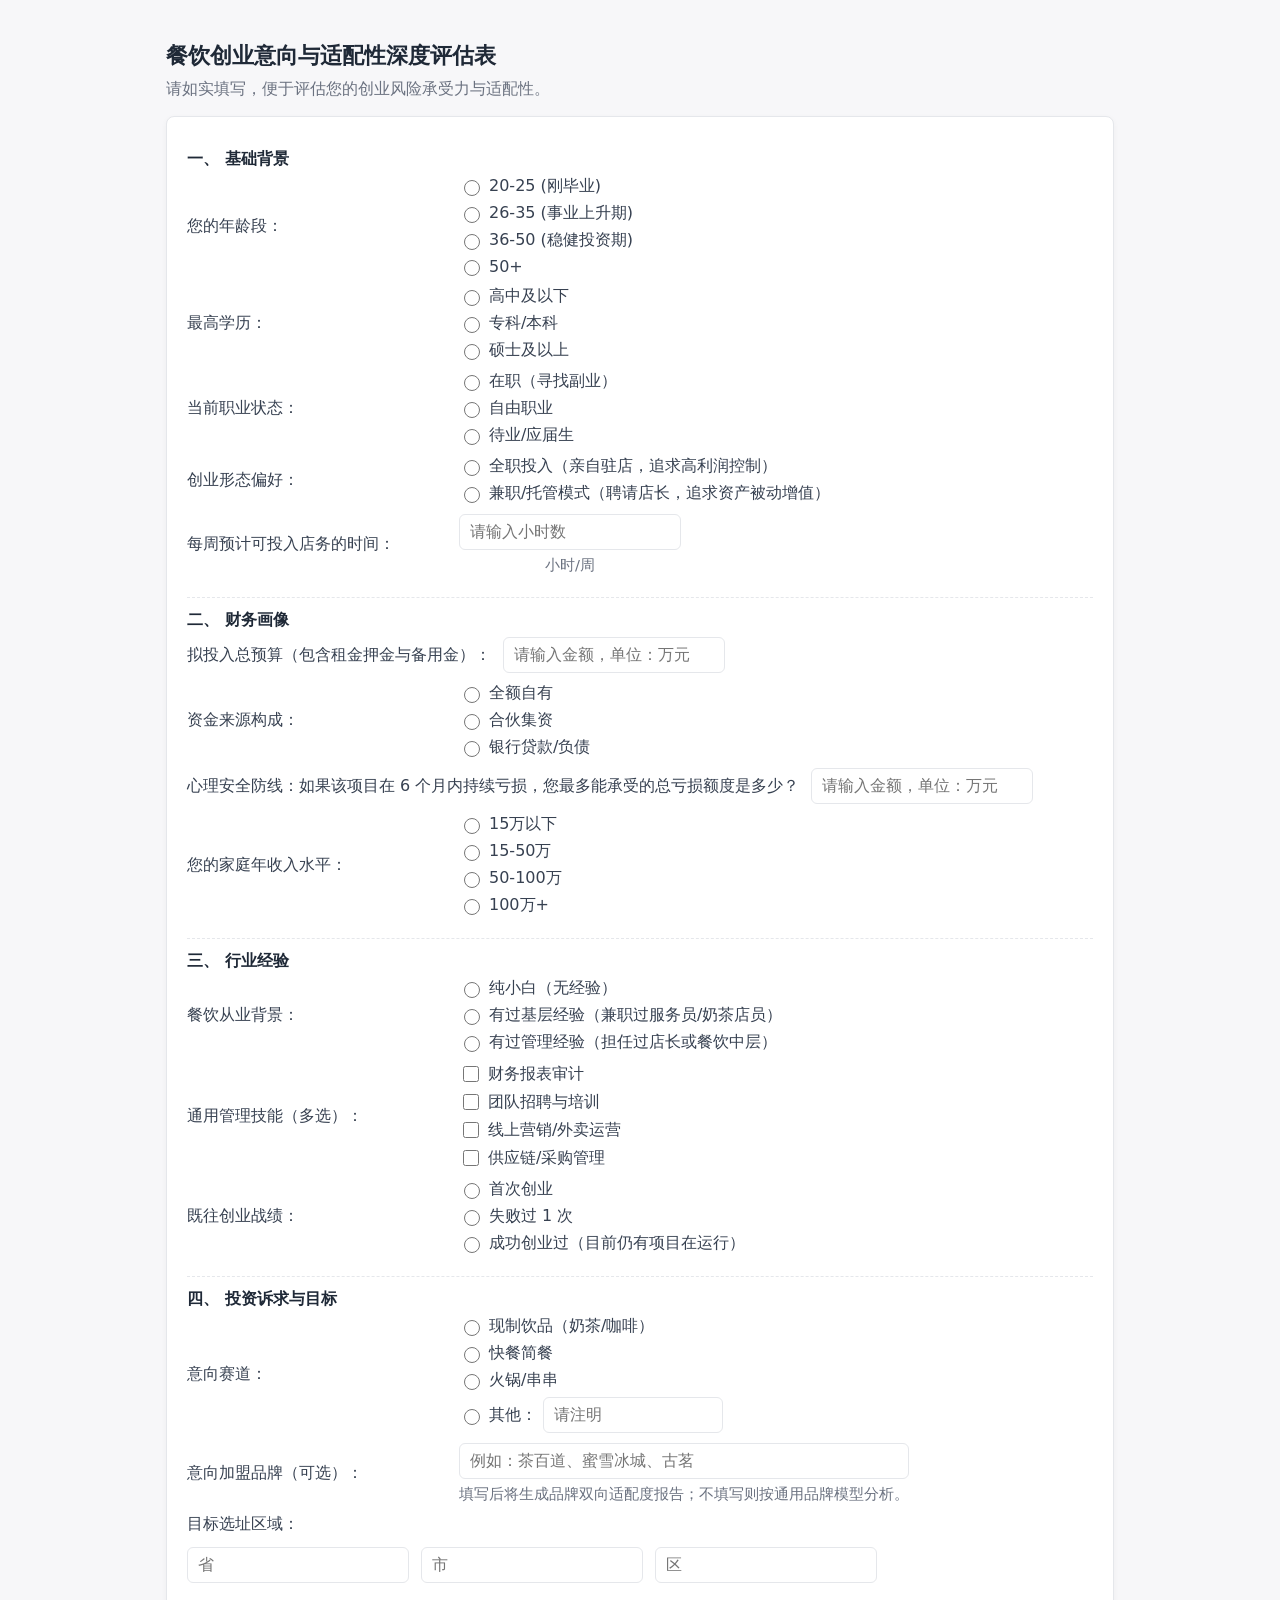
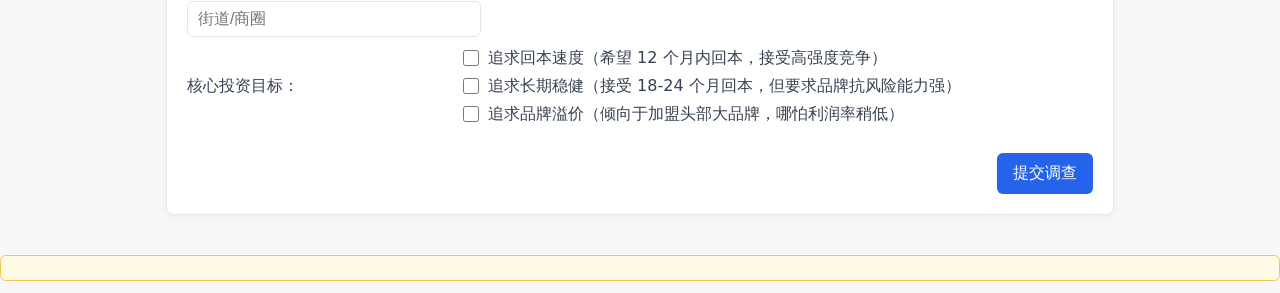
==== commit 517d8707: "Simplify app and add dynamic reports" ====
--- a/survey.html
+++ b/survey.html
@@ -58,11 +58,28 @@
     .risk-fill { height: 100%; background: linear-gradient(90deg, #34d399, #10b981); }
     .risk-score { text-align: right; font-weight: 600; }
     .risk-total { margin-top: 6px; font-weight: 700; text-align: right; }
+    .report-actions { display: grid; grid-template-columns: repeat(3, minmax(0, 1fr)); gap: 10px; margin-top: 14px; }
+    .report-actions a {
+      display: flex;
+      align-items: center;
+      justify-content: center;
+      min-height: 44px;
+      padding: 10px 12px;
+      border-radius: 6px;
+      background: #2563eb;
+      color: #fff;
+      text-decoration: none;
+      font-weight: 700;
+      text-align: center;
+    }
+    .report-actions a:nth-child(2) { background: #f97316; }
+    .report-actions a:nth-child(3) { background: #16a34a; }
 
     @media (max-width: 700px) {
       .row { align-items: flex-start; }
       .row label { min-width: 180px; }
       .grid-2, .grid-3 { grid-template-columns: 1fr; }
+      .report-actions { grid-template-columns: 1fr; }
     }
   </style>
 </head>
@@ -206,6 +223,14 @@
           </div>
         </div>
 
+        <div class="row" aria-label="意向加盟品牌">
+          <label>意向加盟品牌（可选）：</label>
+          <div class="inputs" role="group">
+            <input type="text" name="brand_intent" placeholder="例如：茶百道、蜜雪冰城、古茗" aria-label="意向加盟品牌" />
+            <span class="hint">填写后将生成品牌双向适配度报告；不填写则按通用品牌模型分析。</span>
+          </div>
+        </div>
+
         <div class="row" aria-label="目标选址区域">
           <label>目标选址区域：</label>
           <div class="inputs grid-3" role="group" aria-label="省 市 区 街道">
@@ -237,6 +262,8 @@
   </div>
 
   <script>
+    var API_BASE = window.location.protocol === 'file:' ? 'http://localhost:8000' : '';
+
     // 提交后将表单数据导出为完整的 full_survey.json 和背景 person_background.json，并计算风险评估
     (function(){
       var form = document.getElementById('surveyForm');
@@ -274,7 +301,8 @@
               street: document.querySelector('input[name="target_street"]')?.value || ""
             },
             investment_goals: Array.from(document.querySelectorAll('input[name="investment_goals"]:checked')).map(el => el.value),
-            track_other_text: document.querySelector('input[name="track_other_text"]')?.value?.trim() || ""
+            track_other_text: document.querySelector('input[name="track_other_text"]')?.value?.trim() || "",
+            brand_intent: document.querySelector('input[name="brand_intent"]')?.value?.trim() || ""
           }
         };
 
@@ -439,7 +467,7 @@
         var fullJson = JSON.stringify(fullSurvey, null, 2);
         
         // 同时上传到后端获取分析报告
-        fetch('http://localhost:8000/upload', {
+        fetch(API_BASE + '/upload', {
           method: 'POST',
           body: (() => {
             var f = new FormData();
@@ -454,7 +482,7 @@
           var resp = JSON.parse(text);
           if (resp.session_id && resp.analysis) {
             // 正确传递session_id
-            showAnalysisResult({session_id: resp.session_id, analysis: resp.analysis});
+            showAnalysisResult({session_id: resp.session_id, analysis: resp.analysis, reports: resp.reports});
           } else {
             alert('上传结果: ' + text);
           }
@@ -472,6 +500,7 @@
       console.log('showAnalysisResult called with:', resp);
       var analysis = resp.analysis || resp;
       var sessionId = resp.session_id;
+      var reports = resp.reports || {};
       console.log('sessionId:', sessionId);
       
       var container = document.getElementById('riskReport');
@@ -502,16 +531,23 @@
         text += `  ${i+1}. ${s}\n`;
       });
       container.textContent = text;
-      
-      // 添加报告查看链接
-      var reportLink = document.createElement('a');
-      reportLink.textContent = '查看详细报告 →';
-      reportLink.style.cssText = 'display:inline-block;margin:16px 8px 0 0;padding:12px 24px;background:#e74c3c;color:#fff;text-decoration:none;border-radius:6px;font-weight:bold;';
-      reportLink.href = '/report.html?data=' + encodeURIComponent(JSON.stringify(analysis));
-      container.appendChild(reportLink);
-      
-      // 添加对话界面
-      addChatInterface(sessionId);
+
+      if (reports.compatibility || reports.location || reports.brand) {
+        var actions = document.createElement('div');
+        actions.className = 'report-actions';
+        var reportBase = API_BASE || window.location.origin;
+        function reportHref(path) {
+          if (!path) return '#';
+          if (/^https?:\/\//.test(path)) return path;
+          return reportBase + path;
+        }
+        actions.innerHTML = `
+          <a href="${reportHref(reports.compatibility)}">综合适配度报告</a>
+          <a href="${reportHref(reports.location)}">选址分析报告</a>
+          <a href="${reportHref(reports.brand)}">品牌双向适配报告</a>
+        `;
+        container.appendChild(actions);
+      }
     }
     
     function renderRadarChart(dimensions) {
@@ -620,50 +656,6 @@
       }
     }
     
-    function addChatInterface(sessionId) {
-      if (document.getElementById('chatContainer')) return;
-      
-      var chatDiv = document.createElement('div');
-      chatDiv.id = 'chatContainer';
-      chatDiv.style.cssText = 'margin-top:16px;padding:12px;background:#fff;border:1px solid #e5e7eb;border-radius:8px;';
-      chatDiv.innerHTML = `
-        <h3 style="margin:0 0 12px;">智能问答</h3>
-        <div id="chatMessages" style="max-height:200px;overflow-y:auto;background:#f9fafb;padding:8px;border-radius:4px;margin-bottom:8px;font-size:14px;"></div>
-        <div style="display:flex;gap:8px;">
-          <input id="chatInput" type="text" placeholder="请输入问题..." style="flex:1;padding:8px;border:1px solid #e5e7eb;border-radius:4px;">
-          <button id="chatSend" style="padding:8px 16px;background:#2563eb;color:#fff;border:none;border-radius:4px;cursor:pointer;">发送</button>
-        </div>
-      `;
-      document.body.appendChild(chatDiv);
-      
-      document.getElementById('chatSend').onclick = function() { sendChat(); };
-      document.getElementById('chatInput').onkeydown = function(e) { if(e.key==='Enter') sendChat(); };
-      
-      function sendChat() {
-        var input = document.getElementById('chatInput');
-        var msgs = document.getElementById('chatMessages');
-        var msg = input.value.trim();
-        if (!msg || !sessionId) return;
-        
-        msgs.innerHTML += `<div style="margin:4px 0;"><b>你：</b>${msg}</div>`;
-        input.value = '';
-        
-        fetch('http://localhost:8000/chat_with_deepseek', {
-          method: 'POST',
-          headers: {'Content-Type': 'application/json'},
-          body: JSON.stringify({session_id: sessionId, message: msg})
-        }).then(r => {
-          if (!r.ok) throw new Error('HTTP ' + r.status);
-          return r.text();
-        }).then(text => {
-          var resp = JSON.parse(text);
-          msgs.innerHTML += `<div style="margin:4px 0;color:#2563eb;"><b>助手：</b>${resp.reply||'暂无回复'}</div>`;
-          msgs.scrollTop = msgs.scrollHeight;
-        }).catch(e => {
-          msgs.innerHTML += `<div style="color:red;">请求失败: ${e}</div>`;
-        });
-      }
-    }
   </script>
   <div id="riskViz" class="riskViz" style="display:none;"></div>
   <div id="riskReport" style="display:block; white-space:pre-wrap; padding:12px; margin:12px 0; background:#fffBE6; border:1px solid #F2C94C; border-radius:6px;"></div>
